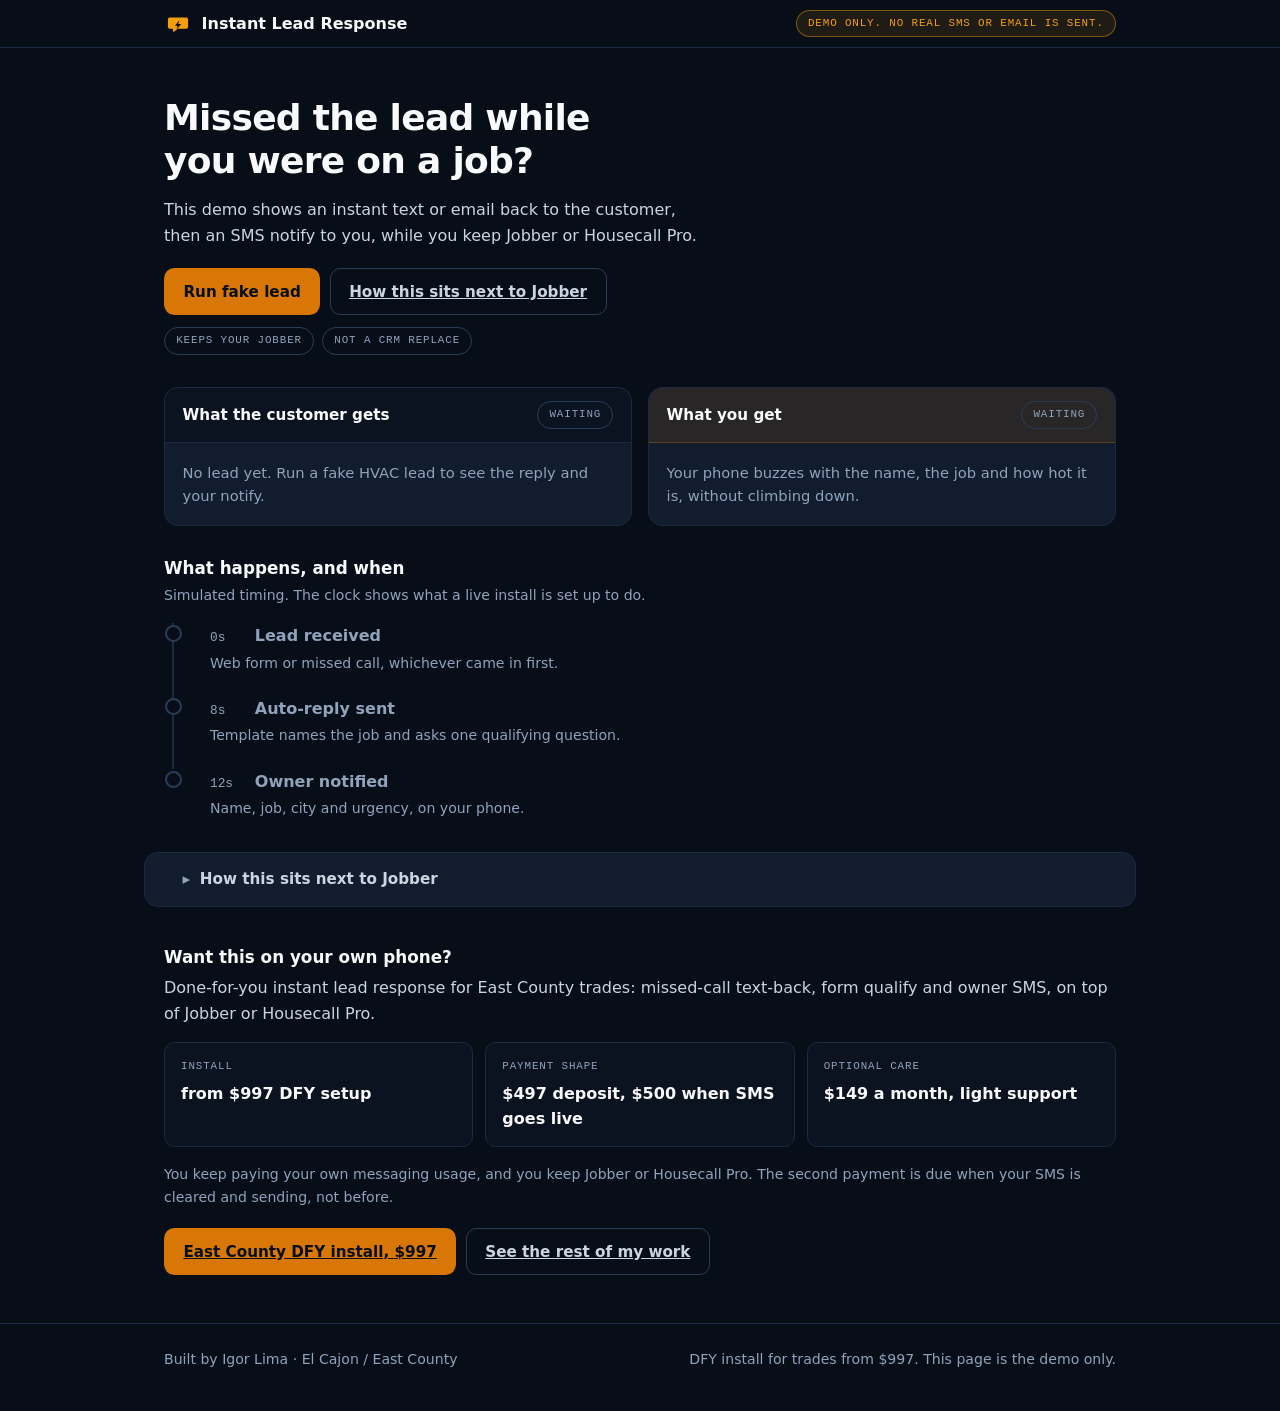
==== index.html @ 3e51df0c "Build the Instant Lead Response demo A one-page simulation for HVAC and plumbing owners in East Coun" ====
<!doctype html>
<html lang="en">
  <head>
    <meta charset="UTF-8" />
    <meta name="viewport" content="width=device-width, initial-scale=1" />
    <meta name="theme-color" content="#070E18" />

    <title>Instant Lead Response: the demo for East County trades</title>
    <meta
      name="description"
      content="A simulated demo of instant lead response for HVAC and plumbing owners in East County San Diego. A form comes in while you are on a job, the customer gets a fast text back, and you get an SMS notify. Works alongside Jobber or Housecall Pro."
    />
    <meta name="author" content="Igor Lima" />
    <link rel="canonical" href="https://igorcsis.github.io/instant-lead-response/" />
    <link rel="icon" type="image/svg+xml" href="assets/favicon.svg" />

    <meta property="og:type" content="website" />
    <meta property="og:site_name" content="Instant Lead Response" />
    <meta property="og:title" content="Missed the lead while you were on a job?" />
    <meta
      property="og:description"
      content="A simulated demo: the customer gets a fast text back and you get an SMS notify, while you keep Jobber or Housecall Pro."
    />
    <meta property="og:url" content="https://igorcsis.github.io/instant-lead-response/" />
    <meta name="twitter:card" content="summary" />

    <link rel="stylesheet" href="styles.css" />
  </head>

  <body>
    <header class="site-header">
      <div class="wrap">
        <span class="wordmark">
          <img src="assets/logo.svg" alt="" width="28" height="28" />
          Instant Lead Response
        </span>
        <!--
          The honesty chip lives in the header so it is on screen at every
          scroll position, not just above the fold. Nothing on this page
          sends anything, and that has to be impossible to miss.
        -->
        <span class="chip chip-demo">Demo only. No real SMS or email is sent.</span>
      </div>
    </header>

    <main>
      <section class="hero wrap">
        <h1>Missed the lead while you were on a job?</h1>
        <p class="sub">
          This demo shows an instant text or email back to the customer, then an SMS notify to
          you, while you keep Jobber or Housecall Pro.
        </p>

        <div class="hero-actions">
          <button id="run-fake-lead" type="button" class="btn btn-primary">Run fake lead</button>
          <a class="btn btn-ghost" href="#next-to-jobber">How this sits next to Jobber</a>
        </div>

        <div class="near-cta">
          <span class="chip chip-quiet">Keeps your Jobber</span>
          <span class="chip chip-quiet">Not a CRM replace</span>
        </div>

        <!--
          One live region for the whole run. Screen readers get the same
          progress a sighted person gets from the timeline.
        -->
        <p id="run-status" class="status" role="status" aria-live="polite" hidden></p>
      </section>

      <section class="panels wrap" aria-label="What each side receives">
        <article class="card card-customer">
          <div class="card-header">
            <h3>What the customer gets</h3>
            <span class="chip chip-quiet" id="customer-state">Waiting</span>
          </div>
          <div class="card-body" id="customer-body">
            <p class="panel-empty">
              No lead yet. Run a fake HVAC lead to see the reply and your notify.
            </p>
          </div>
        </article>

        <article class="card card-owner">
          <div class="card-header">
            <h3>What you get</h3>
            <span class="chip chip-quiet" id="owner-state">Waiting</span>
          </div>
          <div class="card-body" id="owner-body">
            <p class="panel-empty">
              Your phone buzzes with the name, the job and how hot it is, without climbing down.
            </p>
          </div>
        </article>
      </section>

      <section class="timeline-section wrap" aria-label="What happens, and when">
        <h2 style="font-size: 1.05rem">What happens, and when</h2>
        <p class="step-note" style="margin-top: 0.35rem">
          Simulated timing. The clock shows what a live install is set up to do.
        </p>

        <ol class="timeline" id="timeline">
          <li class="step" data-step="received" data-state="pending">
            <div class="step-head">
              <span class="step-clock">0s</span>
              <span class="step-label">Lead received</span>
            </div>
            <p class="step-note">Web form or missed call, whichever came in first.</p>
          </li>
          <li class="step" data-step="reply" data-state="pending">
            <div class="step-head">
              <span class="step-clock">8s</span>
              <span class="step-label">Auto-reply sent</span>
            </div>
            <p class="step-note">Template names the job and asks one qualifying question.</p>
          </li>
          <li class="step" data-step="notify" data-state="pending">
            <div class="step-head">
              <span class="step-clock">12s</span>
              <span class="step-label">Owner notified</span>
            </div>
            <p class="step-note">Name, job, city and urgency, on your phone.</p>
          </li>
        </ol>
      </section>

      <details class="accordion card wrap" id="next-to-jobber">
        <summary>How this sits next to Jobber</summary>
        <div class="card-body">
          <div class="item">
            <h4>You could build it yourself in HighLevel</h4>
            <p>
              HighLevel can do this for around $97 a month. The gap is not the software, it is the
              hours of setup and the templates. You stay on the job and I ship the playbook.
            </p>
          </div>
          <div class="item">
            <h4>Jobber already texts people</h4>
            <p>
              Jobber wins scheduling and invoicing, and it stays your system of record. The
              multi-step qualify and the owner buzz are often thin or on a higher plan. This sits
              on top of what you already run.
            </p>
          </div>
          <div class="item">
            <h4>Someone remote will do it for $299</h4>
            <p>
              A remote starter pack hands you a snapshot and leaves. This is local to East County,
              keeps Jobber or Housecall Pro, comes with a walkthrough video under a minute, and is
              not finished until your SMS is actually live.
            </p>
          </div>
        </div>
      </details>

      <section class="offer wrap" aria-label="What a local install costs">
        <h2 style="font-size: 1.05rem">Want this on your own phone?</h2>
        <p class="sub" style="margin-top: 0.5rem">
          Done-for-you instant lead response for East County trades: missed-call text-back, form
          qualify and owner SMS, on top of Jobber or Housecall Pro.
        </p>

        <dl class="offer-grid">
          <div class="offer-item">
            <dt>Install</dt>
            <dd>from $997 DFY setup</dd>
          </div>
          <div class="offer-item">
            <dt>Payment shape</dt>
            <dd>$497 deposit, $500 when SMS goes live</dd>
          </div>
          <div class="offer-item">
            <dt>Optional care</dt>
            <dd>$149 a month, light support</dd>
          </div>
        </dl>

        <p class="step-note" style="margin-top: 0.85rem">
          You keep paying your own messaging usage, and you keep Jobber or Housecall Pro. The
          second payment is due when your SMS is cleared and sending, not before.
        </p>

        <div class="hero-actions">
          <a class="btn btn-primary" href="mailto:niftystudiodesigns@gmail.com?subject=East%20County%20DFY%20install">
            East County DFY install, $997
          </a>
          <a class="btn btn-ghost" href="https://igorcsis.github.io/niftyai-portfolio/" target="_blank" rel="noopener noreferrer">
            See the rest of my work
          </a>
        </div>
      </section>
    </main>

    <footer class="site-footer">
      <div class="wrap">
        <span>Built by Igor Lima &middot; El Cajon / East County</span>
        <span>DFY install for trades from $997. This page is the demo only.</span>
      </div>
    </footer>

    <script src="app.js"></script>
  </body>
</html>
---- styles.css ----
/*
 * Instant Lead Response: the demo's styles.
 *
 * Hand written rather than a framework on purpose. The whole page is three
 * files served straight from GitHub Pages, so there is no build step, no
 * dependency to keep current, and nothing that can quietly drop a class it
 * compiled. It also stays free to host forever, which is the point.
 *
 * The palette is the contractor lane shared with the Ridgeview and Lead
 * Follow-up demos: deep ink, sand text, ember accent. System fonts only, so
 * the page makes no network request once it has loaded.
 */

:root {
  --ink-950: #070e18;
  --ink-900: #0b1220;
  --ink-800: #111c2e;
  --ink-700: #1b2a40;
  --ink-600: #2a3d57;

  --sand-50: #f8fafc;
  --sand-200: #cbd5e1;
  --sand-400: #8fa3bc;

  --ember-400: #f59e0b;
  --ember-500: #d97706;
  --ember-600: #c2410c;

  --good: #34d399;
  --good-bg: #0c2a22;
  --warn: #fbbf24;
  --warn-bg: #2a2109;
  --bad: #f87171;
  --bad-bg: #2b1417;

  --radius-card: 0.875rem;
  --tap: 2.75rem;

  --sans: system-ui, -apple-system, "Segoe UI", Roboto, Helvetica, Arial, sans-serif;
  --mono: ui-monospace, SFMono-Regular, "SF Mono", Menlo, Consolas, "Liberation Mono", monospace;
}

*,
*::before,
*::after {
  box-sizing: border-box;
}

body {
  margin: 0;
  background: var(--ink-950);
  color: var(--sand-200);
  font-family: var(--sans);
  line-height: 1.6;
  -webkit-font-smoothing: antialiased;
}

/* Ember, not teal. Teal belongs to the security lane. */
:focus-visible {
  outline: 2px solid var(--ember-400);
  outline-offset: 2px;
  border-radius: 6px;
}

::selection {
  background: var(--ember-500);
  color: #fff;
}

h1,
h2,
h3 {
  color: var(--sand-50);
  line-height: 1.2;
  margin: 0;
}

p {
  margin: 0;
}

a {
  color: var(--ember-400);
}

.wrap {
  max-width: 62rem;
  margin: 0 auto;
  padding: 0 1.25rem;
}

.sr-only {
  position: absolute;
  width: 1px;
  height: 1px;
  padding: 0;
  margin: -1px;
  overflow: hidden;
  clip: rect(0, 0, 0, 0);
  white-space: nowrap;
  border: 0;
}

/* ------------------------------------------------------------------ chrome */

/*
 * Sticky on purpose. The honesty chip is the one thing on this page that has
 * to be readable at every scroll position, and a header that scrolls away
 * takes it with it. The bar is kept short so it costs little on a phone.
 */
.site-header {
  position: sticky;
  top: 0;
  z-index: 20;
  background: var(--ink-950);
  border-bottom: 1px solid var(--ink-700);
}

.site-header .wrap {
  display: flex;
  align-items: center;
  justify-content: space-between;
  gap: 0.5rem 0.75rem;
  padding-top: 0.6rem;
  padding-bottom: 0.6rem;
  flex-wrap: wrap;
}

/*
 * Anything an in-page link jumps to has to clear the sticky bar, or the
 * heading lands underneath it and the visitor thinks the link is broken.
 */
:target,
[id] {
  scroll-margin-top: 6rem;
}

.wordmark {
  display: flex;
  align-items: center;
  gap: 0.6rem;
  font-weight: 600;
  color: var(--sand-50);
}

.wordmark img {
  width: 1.75rem;
  height: 1.75rem;
}

/* ------------------------------------------------------------------- chips */

.chip {
  display: inline-flex;
  align-items: center;
  gap: 0.4rem;
  border-radius: 999px;
  padding: 0.25rem 0.7rem;
  font-family: var(--mono);
  font-size: 0.68rem;
  letter-spacing: 0.08em;
  text-transform: uppercase;
  white-space: nowrap;
}

/*
 * The honesty chip. Ember outline rather than success green, because green
 * on this page means a step completed, and nothing about "this is a demo"
 * is a success state.
 */
.chip-demo {
  border: 1px solid rgba(245, 158, 11, 0.45);
  background: rgba(245, 158, 11, 0.1);
  color: var(--ember-400);
}

.chip-quiet {
  border: 1px solid var(--ink-600);
  color: var(--sand-400);
}

.chip-good {
  background: var(--good-bg);
  color: var(--good);
}

.chip-warn {
  background: var(--warn-bg);
  color: var(--warn);
}

.chip-bad {
  background: var(--bad-bg);
  color: var(--bad);
}

/* ----------------------------------------------------------------- buttons */

.btn {
  display: inline-flex;
  align-items: center;
  justify-content: center;
  gap: 0.5rem;
  min-height: var(--tap);
  padding: 0.65rem 1.15rem;
  border-radius: 0.65rem;
  border: 1px solid transparent;
  font: inherit;
  font-size: 0.95rem;
  font-weight: 600;
  cursor: pointer;
  transition: background-color 0.15s ease, border-color 0.15s ease, color 0.15s ease;
}

.btn-primary {
  background: var(--ember-500);
  color: var(--ink-950);
}

.btn-primary:hover {
  background: var(--ember-400);
}

.btn-ghost {
  border-color: var(--ink-600);
  background: transparent;
  color: var(--sand-200);
}

.btn-ghost:hover {
  border-color: var(--ember-400);
  color: var(--ember-400);
}

/* A disabled control must not look live. */
.btn:disabled {
  opacity: 0.5;
  cursor: not-allowed;
}

.btn:disabled:hover {
  background: var(--ember-500);
  border-color: transparent;
  color: var(--ink-950);
}

.btn-ghost:disabled:hover {
  background: transparent;
  border-color: var(--ink-600);
  color: var(--sand-200);
}

/* -------------------------------------------------------------------- hero */

/*
 * Longhand, not the padding shorthand. The hero is also a .wrap, and a
 * shorthand here would reset that class's side gutters to zero and push the
 * headline flat against the edge of a phone screen.
 */
.hero {
  padding-top: 2rem;
}

.hero h1 {
  font-size: 1.75rem;
  letter-spacing: -0.02em;
  max-width: 20ch;
}

.hero .sub {
  margin-top: 0.9rem;
  max-width: 54ch;
  color: var(--sand-200);
}

.hero-actions {
  margin-top: 1.25rem;
  display: flex;
  flex-wrap: wrap;
  align-items: center;
  gap: 0.6rem;
}

.near-cta {
  margin-top: 0.75rem;
  display: flex;
  flex-wrap: wrap;
  gap: 0.5rem;
}

/* -------------------------------------------------------------------- card */

.card {
  border: 1px solid var(--ink-700);
  border-radius: var(--radius-card);
  background: var(--ink-800);
}

.card-header {
  display: flex;
  align-items: center;
  justify-content: space-between;
  gap: 0.75rem;
  padding: 0.85rem 1.1rem;
  border-bottom: 1px solid var(--ink-700);
  border-radius: var(--radius-card) var(--radius-card) 0 0;
}

.card-header h3 {
  font-size: 0.95rem;
}

.card-body {
  padding: 1.1rem;
}

/* The owner side is the one being sold, so it carries the accent. */
.card-owner .card-header {
  background: rgba(217, 119, 6, 0.12);
  border-bottom-color: rgba(245, 158, 11, 0.25);
}

.card-customer .card-header {
  background: var(--ink-900);
}

/* ------------------------------------------------------------------ panels */

.panels {
  margin-top: 2rem;
  display: grid;
  gap: 1rem;
}

.panel-empty {
  color: var(--sand-400);
  font-size: 0.92rem;
}

/* A message the customer would receive. Left aligned, plain. */
.bubble {
  border: 1px solid var(--ink-700);
  background: var(--ink-950);
  border-radius: 0.75rem;
  padding: 0.85rem 0.95rem;
  font-size: 0.92rem;
  color: var(--sand-200);
}

.bubble + .bubble {
  margin-top: 0.65rem;
}

.bubble-meta {
  display: flex;
  flex-wrap: wrap;
  gap: 0.5rem;
  align-items: center;
  margin-bottom: 0.5rem;
  font-family: var(--mono);
  font-size: 0.68rem;
  color: var(--sand-400);
}

/* The customer's own reply, so it reads as coming from the other side. */
.bubble-reply {
  border-color: rgba(245, 158, 11, 0.3);
  background: rgba(245, 158, 11, 0.07);
}

.notify {
  border: 1px solid rgba(245, 158, 11, 0.3);
  background: var(--ink-950);
  border-radius: 0.75rem;
  padding: 0.95rem;
}

.notify-line {
  display: flex;
  flex-wrap: wrap;
  gap: 0.4rem 0.75rem;
  margin-top: 0.7rem;
  font-size: 0.9rem;
}

.notify-line dt {
  font-family: var(--mono);
  font-size: 0.68rem;
  text-transform: uppercase;
  letter-spacing: 0.08em;
  color: var(--sand-400);
  margin: 0;
  min-width: 5.5rem;
}

.notify-line dd {
  margin: 0;
  color: var(--sand-50);
  font-weight: 600;
}

.notify-body {
  margin-top: 0.9rem;
  padding-top: 0.9rem;
  border-top: 1px solid var(--ink-700);
  font-size: 0.92rem;
}

/* ---------------------------------------------------------------- timeline */

.timeline-section {
  margin-top: 2rem;
}

.timeline {
  list-style: none;
  margin: 1rem 0 0;
  padding: 0;
}

.step {
  position: relative;
  padding: 0 0 1.35rem 2.25rem;
  border-left: 2px solid var(--ink-700);
  margin-left: 0.5rem;
}

.step:last-child {
  padding-bottom: 0;
  border-left-color: transparent;
}

.step::before {
  content: "";
  position: absolute;
  left: -0.55rem;
  top: 0.15rem;
  width: 1.05rem;
  height: 1.05rem;
  border-radius: 999px;
  border: 2px solid var(--ink-600);
  background: var(--ink-950);
}

.step-head {
  display: flex;
  flex-wrap: wrap;
  align-items: baseline;
  gap: 0.6rem;
}

.step-clock {
  font-family: var(--mono);
  font-size: 0.8rem;
  color: var(--sand-400);
  min-width: 2.2rem;
}

.step-label {
  color: var(--sand-400);
  font-weight: 600;
}

.step-note {
  margin-top: 0.2rem;
  font-size: 0.88rem;
  color: var(--sand-400);
}

/* Active: the step being simulated right now. */
.step[data-state="active"] {
  border-left-color: var(--ember-500);
}

.step[data-state="active"]::before {
  border-color: var(--ember-400);
  background: var(--ember-500);
  animation: step-pulse 1s ease-in-out infinite;
}

.step[data-state="active"] .step-label,
.step[data-state="active"] .step-clock {
  color: var(--ember-400);
}

/* Done: finished and staying on screen. */
.step[data-state="done"] {
  border-left-color: var(--good);
}

.step[data-state="done"]::before {
  border-color: var(--good);
  background: var(--good);
}

.step[data-state="done"] .step-label {
  color: var(--sand-50);
}

.step[data-state="done"] .step-clock {
  color: var(--good);
}

@keyframes step-pulse {
  0%,
  100% {
    box-shadow: 0 0 0 0 rgba(245, 158, 11, 0.45);
  }
  50% {
    box-shadow: 0 0 0 6px rgba(245, 158, 11, 0);
  }
}

/* --------------------------------------------------------------- accordion */

.accordion {
  margin-top: 2rem;
}

.accordion summary {
  cursor: pointer;
  list-style: none;
  padding: 0.9rem 1.1rem;
  min-height: var(--tap);
  display: flex;
  align-items: center;
  color: var(--sand-200);
  font-weight: 600;
  font-size: 0.95rem;
}

.accordion summary::-webkit-details-marker {
  display: none;
}

.accordion summary::before {
  content: "\25B8";
  margin-right: 0.6rem;
  color: var(--sand-400);
}

.accordion[open] summary::before {
  content: "\25BE";
}

.accordion .card-body {
  border-top: 1px solid var(--ink-700);
}

.accordion h4 {
  margin: 0 0 0.3rem;
  color: var(--sand-50);
  font-size: 0.92rem;
}

.accordion .item + .item {
  margin-top: 1.1rem;
}

.accordion p {
  font-size: 0.92rem;
  color: var(--sand-400);
}

/* ------------------------------------------------------------------- offer */

.offer {
  margin-top: 2.5rem;
}

.offer-grid {
  display: grid;
  gap: 0.75rem;
  margin-top: 1rem;
}

.offer-item {
  border: 1px solid var(--ink-700);
  border-radius: 0.65rem;
  background: var(--ink-900);
  padding: 0.9rem 1rem;
}

.offer-item dt {
  font-family: var(--mono);
  font-size: 0.68rem;
  text-transform: uppercase;
  letter-spacing: 0.08em;
  color: var(--sand-400);
}

.offer-item dd {
  margin: 0.35rem 0 0;
  color: var(--sand-50);
  font-weight: 600;
}

/* ------------------------------------------------------------------ status */

.status {
  margin-top: 1rem;
  border-radius: 0.65rem;
  padding: 0.7rem 0.95rem;
  font-size: 0.92rem;
  border: 1px solid var(--ink-600);
  background: var(--ink-900);
  color: var(--sand-200);
}

.status[data-tone="error"] {
  border-color: rgba(248, 113, 113, 0.4);
  background: var(--bad-bg);
  color: var(--bad);
}

.status[hidden] {
  display: none;
}

/* ------------------------------------------------------------------ footer */

.site-footer {
  margin-top: 3rem;
  border-top: 1px solid var(--ink-700);
}

.site-footer .wrap {
  display: flex;
  flex-wrap: wrap;
  gap: 0.6rem 1.5rem;
  justify-content: space-between;
  padding-top: 1.5rem;
  padding-bottom: 2.5rem;
  font-size: 0.88rem;
  color: var(--sand-400);
}

/* ------------------------------------------------------------------ larger */

@media (min-width: 40rem) {
  .hero {
    padding-top: 3rem;
  }

  .hero h1 {
    font-size: 2.25rem;
  }

  .panels {
    grid-template-columns: 1fr 1fr;
  }

  .offer-grid {
    grid-template-columns: repeat(3, 1fr);
  }
}

/* Reduced motion: no pulse, no transitions. The steps still sequence, they
   just arrive without animation. */
@media (prefers-reduced-motion: reduce) {
  *,
  *::before,
  *::after {
    animation-duration: 0.01ms !important;
    animation-iteration-count: 1 !important;
    transition-duration: 0.01ms !important;
  }
}
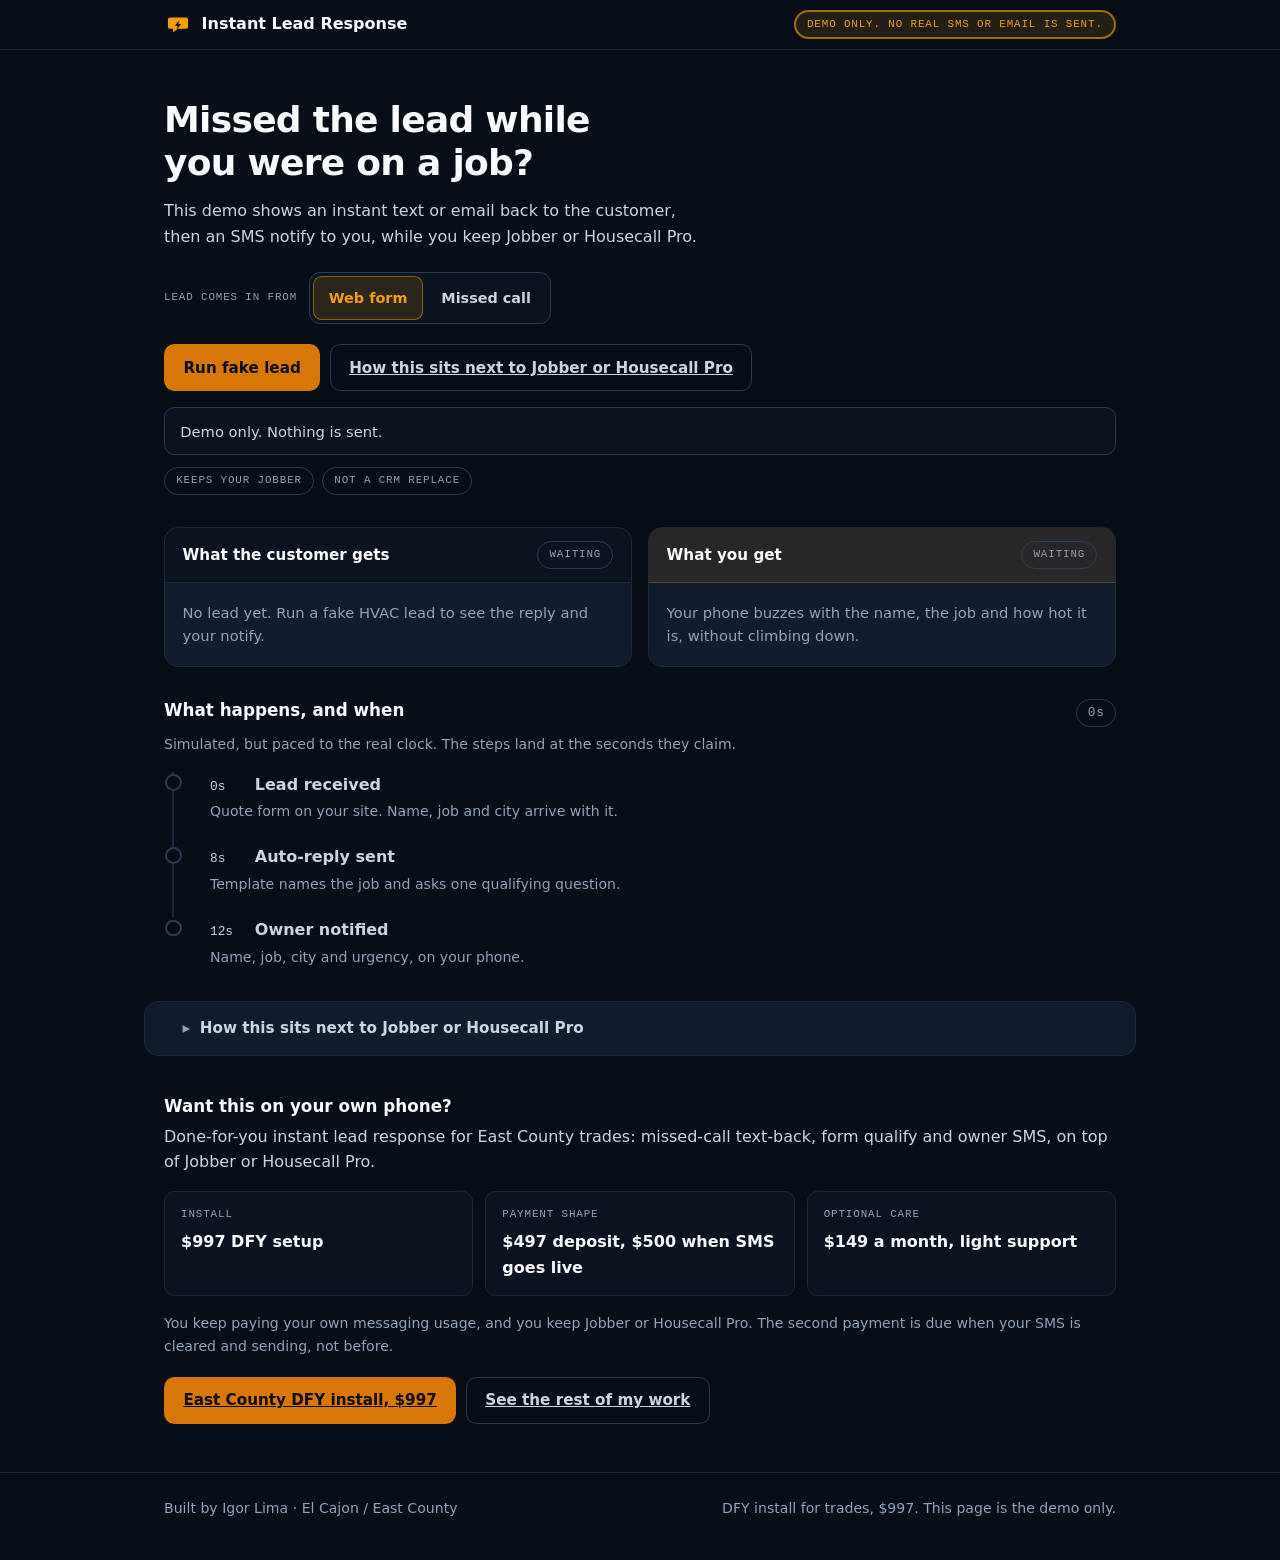
==== commit 7d81738c: "Pace the demo to the real clock, add the missed call path, move done chrome to ember Timeline: the s" ====
--- a/index.html
+++ b/index.html
@@ -51,21 +51,57 @@
           you, while you keep Jobber or Housecall Pro.
         </p>
 
+        <!--
+          Both ways the same job walks in. A missed call hands you a number
+          and nothing else, which is the case most owners lose, so it gets
+          equal billing rather than a footnote.
+        -->
+        <div class="source-pick">
+          <span class="source-pick-label" id="source-pick-label">Lead comes in from</span>
+          <div class="segmented" role="radiogroup" aria-labelledby="source-pick-label">
+            <button
+              type="button"
+              class="seg"
+              role="radio"
+              aria-checked="true"
+              tabindex="0"
+              data-source="form"
+            >
+              Web form
+            </button>
+            <button
+              type="button"
+              class="seg"
+              role="radio"
+              aria-checked="false"
+              tabindex="-1"
+              data-source="call"
+            >
+              Missed call
+            </button>
+          </div>
+        </div>
+
         <div class="hero-actions">
           <button id="run-fake-lead" type="button" class="btn btn-primary">Run fake lead</button>
-          <a class="btn btn-ghost" href="#next-to-jobber">How this sits next to Jobber</a>
-        </div>
+          <a class="btn btn-ghost" href="#next-to-jobber">
+            How this sits next to Jobber or Housecall Pro
+          </a>
+        </div>
+
+        <!--
+          One live region for the whole run, sitting directly under the button
+          that starts it. It carries the honesty line at rest, so the first
+          thing under the call to action is what the page will not do.
+        -->
+        <p id="run-status" class="status" role="status" aria-live="polite" data-tone="info">
+          Demo only. Nothing is sent.
+        </p>
 
         <div class="near-cta">
           <span class="chip chip-quiet">Keeps your Jobber</span>
           <span class="chip chip-quiet">Not a CRM replace</span>
         </div>
-
-        <!--
-          One live region for the whole run. Screen readers get the same
-          progress a sighted person gets from the timeline.
-        -->
-        <p id="run-status" class="status" role="status" aria-live="polite" hidden></p>
       </section>
 
       <section class="panels wrap" aria-label="What each side receives">
@@ -95,9 +131,16 @@
       </section>
 
       <section class="timeline-section wrap" aria-label="What happens, and when">
-        <h2 style="font-size: 1.05rem">What happens, and when</h2>
+        <div class="timeline-head">
+          <h2>What happens, and when</h2>
+          <!--
+            Hidden from assistive tech: the status line already announces each
+            stage, and a counter updating ten times a second would talk over it.
+          -->
+          <span class="elapsed" id="elapsed" data-running="false" aria-hidden="true">0s</span>
+        </div>
         <p class="step-note" style="margin-top: 0.35rem">
-          Simulated timing. The clock shows what a live install is set up to do.
+          Simulated, but paced to the real clock. The steps land at the seconds they claim.
         </p>
 
         <ol class="timeline" id="timeline">
@@ -126,7 +169,7 @@
       </section>
 
       <details class="accordion card wrap" id="next-to-jobber">
-        <summary>How this sits next to Jobber</summary>
+        <summary>How this sits next to Jobber or Housecall Pro</summary>
         <div class="card-body">
           <div class="item">
             <h4>You could build it yourself in HighLevel</h4>
@@ -164,7 +207,7 @@
         <dl class="offer-grid">
           <div class="offer-item">
             <dt>Install</dt>
-            <dd>from $997 DFY setup</dd>
+            <dd>$997 DFY setup</dd>
           </div>
           <div class="offer-item">
             <dt>Payment shape</dt>
@@ -195,7 +238,7 @@
     <footer class="site-footer">
       <div class="wrap">
         <span>Built by Igor Lima &middot; El Cajon / East County</span>
-        <span>DFY install for trades from $997. This page is the demo only.</span>
+        <span>DFY install for trades, $997. This page is the demo only.</span>
       </div>
     </footer>
 
--- a/styles.css
+++ b/styles.css
@@ -26,8 +26,7 @@
   --ember-500: #d97706;
   --ember-600: #c2410c;
 
-  --good: #34d399;
-  --good-bg: #0c2a22;
+  /* No mint token. Done states are ember; mint is the security lane. */
   --warn: #fbbf24;
   --warn-bg: #2a2109;
   --bad: #f87171;
@@ -164,13 +163,13 @@
 }
 
 /*
- * The honesty chip. Ember outline rather than success green, because green
- * on this page means a step completed, and nothing about "this is a demo"
- * is a success state.
+ * The honesty chip. Two pixels of border rather than one, so it reads as a
+ * notice rather than another label, and stays distinct from the filled
+ * ember state badges on the panels.
  */
 .chip-demo {
-  border: 1px solid rgba(245, 158, 11, 0.45);
-  background: rgba(245, 158, 11, 0.1);
+  border: 2px solid rgba(245, 158, 11, 0.6);
+  background: rgba(245, 158, 11, 0.12);
   color: var(--ember-400);
 }
 
@@ -179,9 +178,14 @@
   color: var(--sand-400);
 }
 
-.chip-good {
-  background: var(--good-bg);
-  color: var(--good);
+/*
+ * A step that finished. Filled ember, not mint: this page shares the
+ * contractor lane with the Ridgeview and Lead Follow-up demos, and mint
+ * green belongs to the security lane, which is a different business.
+ */
+.chip-done {
+  background: var(--ember-600);
+  color: var(--sand-50);
 }
 
 .chip-warn {
@@ -288,6 +292,62 @@
   gap: 0.5rem;
 }
 
+/* ------------------------------------------------------- segmented control */
+
+.source-pick {
+  margin-top: 1.4rem;
+  display: flex;
+  flex-wrap: wrap;
+  align-items: center;
+  gap: 0.5rem 0.75rem;
+}
+
+.source-pick-label {
+  font-family: var(--mono);
+  font-size: 0.68rem;
+  letter-spacing: 0.08em;
+  text-transform: uppercase;
+  color: var(--sand-400);
+}
+
+.segmented {
+  display: inline-flex;
+  padding: 0.2rem;
+  gap: 0.2rem;
+  border: 1px solid var(--ink-600);
+  border-radius: 0.7rem;
+  background: var(--ink-900);
+}
+
+.seg {
+  min-height: var(--tap);
+  padding: 0.4rem 0.9rem;
+  border: 1px solid transparent;
+  border-radius: 0.55rem;
+  background: transparent;
+  font: inherit;
+  font-size: 0.9rem;
+  font-weight: 600;
+  color: var(--sand-200);
+  cursor: pointer;
+  transition: background-color 0.15s ease, color 0.15s ease, border-color 0.15s ease;
+}
+
+.seg:hover:not([aria-checked="true"]):not(:disabled) {
+  background: var(--ink-800);
+}
+
+.seg[aria-checked="true"] {
+  background: rgba(245, 158, 11, 0.14);
+  border-color: rgba(245, 158, 11, 0.5);
+  color: var(--ember-400);
+}
+
+.seg:disabled {
+  opacity: 0.5;
+  cursor: not-allowed;
+}
+
 /* -------------------------------------------------------------------- card */
 
 .card {
@@ -399,6 +459,16 @@
   font-weight: 600;
 }
 
+/* Marks the sample phone itself, not just the page around it. */
+.notify-tag {
+  border: 1px solid rgba(245, 158, 11, 0.5);
+  border-radius: 999px;
+  padding: 0.05rem 0.45rem;
+  letter-spacing: 0.08em;
+  text-transform: uppercase;
+  color: var(--ember-400);
+}
+
 .notify-body {
   margin-top: 0.9rem;
   padding-top: 0.9rem;
@@ -410,6 +480,38 @@
 
 .timeline-section {
   margin-top: 2rem;
+}
+
+.timeline-head {
+  display: flex;
+  flex-wrap: wrap;
+  align-items: baseline;
+  justify-content: space-between;
+  gap: 0.5rem 1rem;
+}
+
+.timeline-head h2 {
+  font-size: 1.05rem;
+}
+
+/*
+ * The elapsed readout. It exists because the steps really do land at 8 and
+ * 12 seconds, and a number counting up is the difference between a page that
+ * looks slow and a page that is visibly timing itself.
+ */
+.elapsed {
+  font-family: var(--mono);
+  font-size: 0.8rem;
+  letter-spacing: 0.06em;
+  padding: 0.2rem 0.65rem;
+  border-radius: 999px;
+  border: 1px solid var(--ink-600);
+  color: var(--sand-400);
+}
+
+.elapsed[data-running="true"] {
+  border-color: rgba(245, 158, 11, 0.5);
+  color: var(--ember-400);
 }
 
 .timeline {
@@ -449,15 +551,21 @@
   gap: 0.6rem;
 }
 
+/*
+ * Pending is the state most of this timeline spends most of its time in, so
+ * it is set at reading strength rather than dimmed to near invisibility. The
+ * difference between pending and done is the rail and the dot, not whether
+ * you can make the words out.
+ */
 .step-clock {
   font-family: var(--mono);
   font-size: 0.8rem;
-  color: var(--sand-400);
+  color: var(--sand-200);
   min-width: 2.2rem;
 }
 
 .step-label {
-  color: var(--sand-400);
+  color: var(--sand-200);
   font-weight: 600;
 }
 
@@ -483,14 +591,18 @@
   color: var(--ember-400);
 }
 
-/* Done: finished and staying on screen. */
+/*
+ * Done: finished and staying on screen. Ember like the active step, but
+ * solid and still, where active pulses. The difference a visitor reads is
+ * movement, not hue, which is also what keeps this legible without colour.
+ */
 .step[data-state="done"] {
-  border-left-color: var(--good);
+  border-left-color: var(--ember-600);
 }
 
 .step[data-state="done"]::before {
-  border-color: var(--good);
-  background: var(--good);
+  border-color: var(--ember-400);
+  background: var(--ember-500);
 }
 
 .step[data-state="done"] .step-label {
@@ -498,7 +610,7 @@
 }
 
 .step[data-state="done"] .step-clock {
-  color: var(--good);
+  color: var(--ember-400);
 }
 
 @keyframes step-pulse {
@@ -613,6 +725,11 @@
   color: var(--bad);
 }
 
+/*
+ * The status line never hides. At rest it carries the honesty note, so the
+ * first thing under the button that starts the demo is what the demo will
+ * not do.
+ */
 .status[hidden] {
   display: none;
 }
